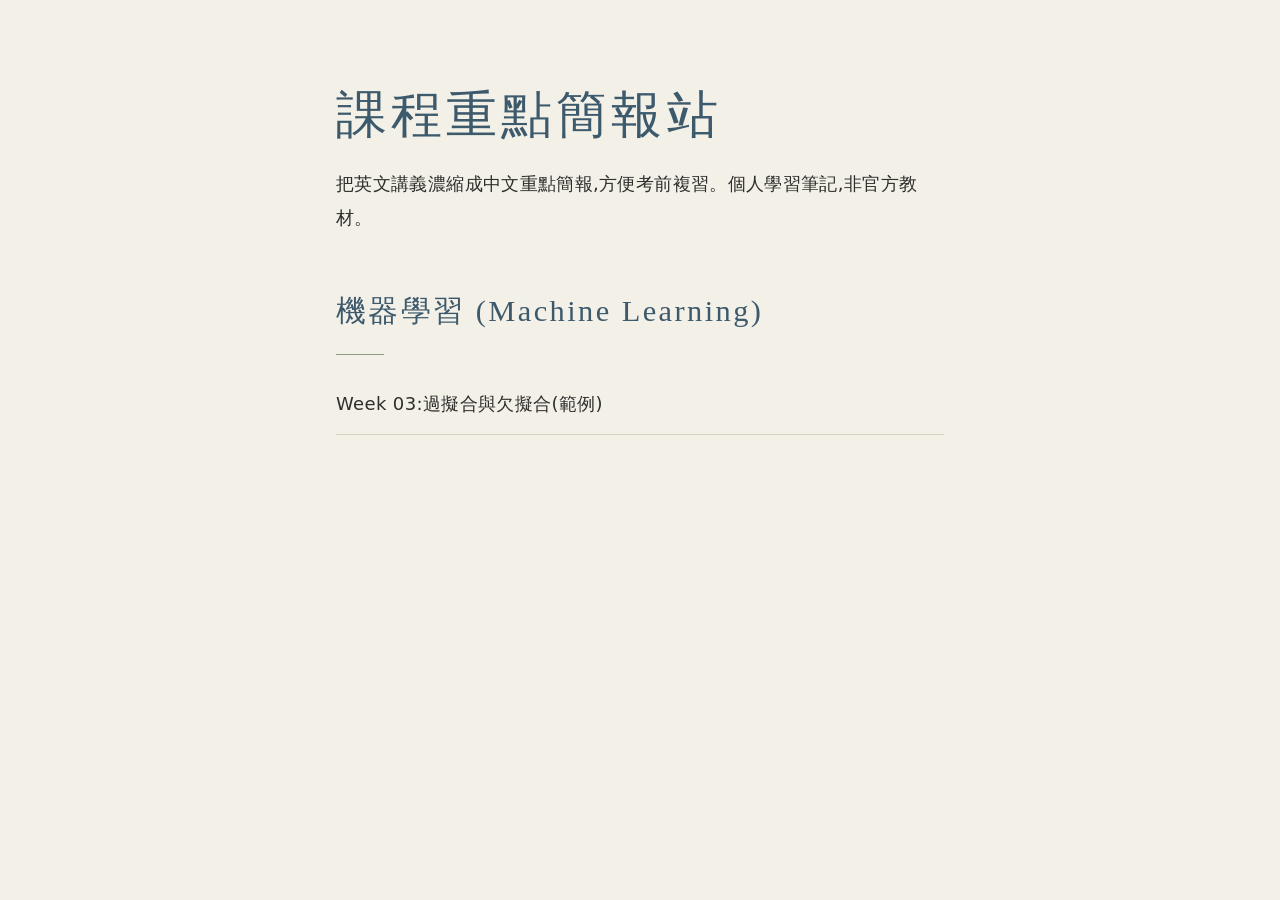
==== index.html @ ebf2f5f6 "第一次上傳" ====
<!DOCTYPE html>
<html lang="zh-TW">
<head>
  <meta charset="UTF-8">
  <meta name="viewport" content="width=device-width, initial-scale=1">
  <title>課程重點簡報站</title>
  <link rel="stylesheet" href="css/slides.css">
</head>
<body>
  <main class="page">
    <h1>課程重點簡報站</h1>
    <p>把英文講義濃縮成中文重點簡報,方便考前複習。個人學習筆記,非官方教材。</p>

    <section class="subject">
      <h2>機器學習 (Machine Learning)</h2>
      <ul class="week-list">
        <li><a href="subjects/machine-learning/week-03-overfitting.html">Week 03:過擬合與欠擬合(範例)</a></li>
      </ul>
    </section>
  </main>
</body>
</html>
---- css/slides.css ----
:root{--paper:#f3f0e8;--ink:#2e2e2b;--indigo:#3d5a6c;--sage:#8d9b7e;--sakura:#ead3cf;--seal:#b8433a;--muted:#7a776d;--line:#d9d3c4;--card:#faf8f3;
--serif:"Noto Serif TC","Songti TC","Source Han Serif TC",PMingLiU,serif;
--sans:"Noto Sans TC","PingFang TC","Microsoft JhengHei",system-ui,sans-serif;--mono:ui-monospace,Menlo,Consolas,monospace}
*{box-sizing:border-box}
body{margin:0;background:var(--paper);color:var(--ink);font-family:var(--sans);line-height:1.9;font-size:1.125rem;letter-spacing:.02em}
.js body::before{content:"";position:fixed;inset:.9rem;border:1px solid var(--line);pointer-events:none}
.slide{position:relative;max-width:52rem;margin:0 auto;padding:4rem 2rem 4.5rem;border-bottom:1px solid var(--line)}
.js body{overflow:hidden}
.js .slide{display:none;min-height:100vh;border:0;padding-top:8vh;overflow-y:auto;max-height:100vh}
.js .slide.active{display:block}
h1,h2{font-family:var(--serif);font-weight:500;color:var(--indigo)}
h1{font-size:clamp(2rem,6vw,3.2rem);line-height:1.35;margin:0;letter-spacing:.08em}
h2{font-size:clamp(1.4rem,4vw,1.9rem);margin:0 0 2rem;letter-spacing:.08em}
h2::after{content:"";display:block;width:3rem;height:1px;background:var(--sage);margin-top:.8rem}
ul,ol{padding-left:1.3rem}li{margin:.6rem 0}li::marker{color:var(--sage)}
.cover{display:flex;flex-direction:row-reverse;justify-content:center;align-items:center;gap:3rem;min-height:80vh}
.js .cover.active{display:flex}
.cover .titles{flex:1}
.course{writing-mode:vertical-rl;font-family:var(--serif);color:var(--muted);letter-spacing:.4em;margin:0;border-left:1px solid var(--sage);padding-left:1.2rem}
.hint,.source{color:var(--muted);font-size:.85rem}
.hint{margin-top:2rem}
.source{position:absolute;right:2rem;bottom:1.6rem;font-family:var(--mono)}
.with-figure{display:grid;grid-template-columns:1fr 1fr;gap:0 2.5rem;align-items:center;max-width:64rem}
.js .with-figure.active{display:grid}
.with-figure h2{grid-column:1/-1}
figure{margin:0}
figure img{display:block;width:100%;height:auto;max-height:52vh;object-fit:contain;background:var(--card);border:1px solid var(--line);padding:.75rem}
figcaption{margin-top:.6rem;font-size:.85rem;line-height:1.6;color:var(--muted)}
.must-know{background:var(--card)}
.must-know li::marker{color:var(--seal);font-weight:700}
.seal{display:inline-block;vertical-align:middle;margin-left:.8rem;padding:.15rem .4rem;background:var(--seal);color:var(--card);font-family:var(--serif);font-size:.8rem;letter-spacing:.1em;border-radius:2px;line-height:1.4}
table{width:100%;border-collapse:collapse;font-size:1rem}
th,td{border-bottom:1px solid var(--line);padding:.7rem .6rem;text-align:left}
th{color:var(--indigo);font-weight:600;border-bottom:1px solid var(--sage)}
code{font-family:var(--mono);background:var(--sakura);padding:.05em .35em;border-radius:3px}
details{border-bottom:1px solid var(--line);padding:.7rem 0}
summary{cursor:pointer;font-weight:600;color:var(--indigo)}
details p{margin:.6rem 0 0;padding-left:1rem;border-left:2px solid var(--sakura)}
a{color:var(--indigo)}
.counter{position:fixed;right:1.6rem;bottom:1.3rem;font-family:var(--mono);font-size:.8rem;color:var(--muted)}
.nav{position:fixed;left:1.6rem;bottom:1.1rem;display:flex;gap:.5rem}
.nav button{font:inherit;font-size:.9rem;padding:.2rem .8rem;border:1px solid var(--sage);background:var(--paper);color:var(--indigo);border-radius:2px;cursor:pointer}
.nav button:hover{background:var(--sakura)}
.nav button:focus-visible,summary:focus-visible,a:focus-visible{outline:2px solid var(--indigo);outline-offset:3px}
.page{max-width:42rem;margin:0 auto;padding:5rem 2rem}
.page h1{margin-bottom:1rem}
.subject{margin:3rem 0}.subject h2{margin-bottom:1.2rem}
.week-list{list-style:none;padding:0}
.week-list a{display:block;padding:.8rem 0;border-bottom:1px solid var(--line);text-decoration:none;color:var(--ink)}
.week-list a:hover{color:var(--indigo);padding-left:.5rem}
@media(max-width:700px){.with-figure{grid-template-columns:1fr}.with-figure figure{margin-top:1.2rem}.cover{flex-direction:column-reverse;align-items:flex-start;gap:1.5rem}.course{writing-mode:horizontal-tb;border-left:0;padding-left:0}.slide{padding:3rem 1.5rem 4.5rem}}
@media print{.counter,.nav{display:none}.js body::before{display:none}.js .slide{display:block;max-height:none;min-height:0}.js body{overflow:visible}.slide{break-after:page}}
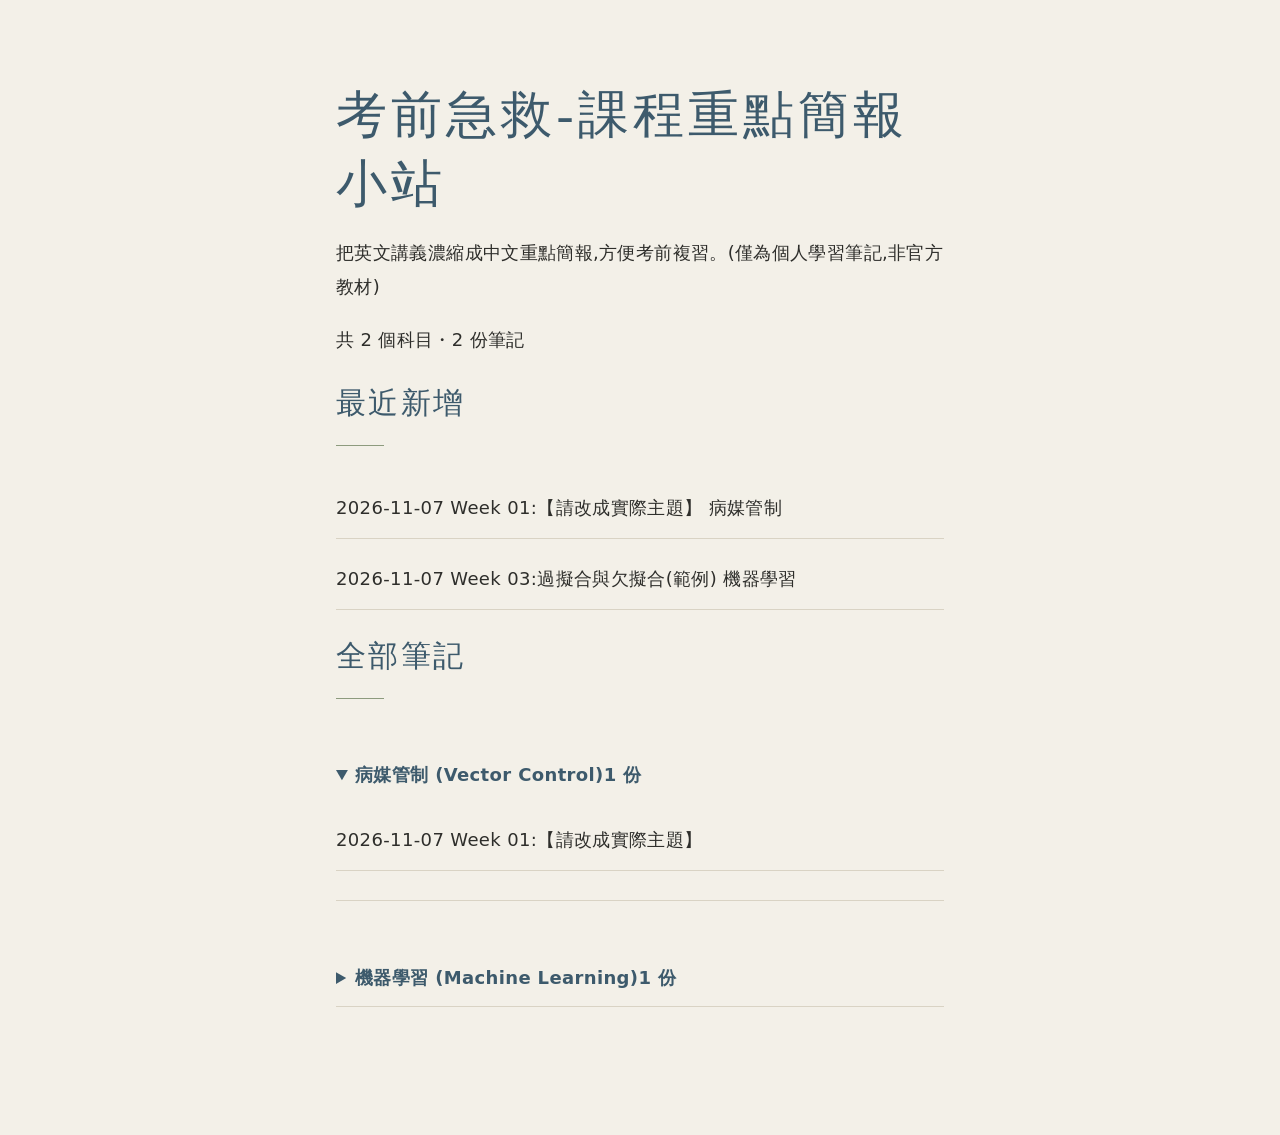
==== commit 8e4940d8: "Revise title and enhance note sections in index.html Updated the title and headings for clarity. Add" ====
--- a/index.html
+++ b/index.html
@@ -3,19 +3,61 @@
 <head>
   <meta charset="UTF-8">
   <meta name="viewport" content="width=device-width, initial-scale=1">
-  <title>課程重點簡報站</title>
+  <title>考前急救-課程重點簡報小站</title>
   <link rel="stylesheet" href="css/slides.css">
 </head>
 <body>
   <main class="page">
-    <h1>課程重點簡報站</h1>
-    <p>把英文講義濃縮成中文重點簡報,方便考前複習。個人學習筆記,非官方教材。</p>
+    <h1>考前急救-課程重點簡報小站</h1>
+    <p class="lead">把英文講義濃縮成中文重點簡報,方便考前複習。(僅為個人學習筆記,非官方教材)</p>
+    <p class="stats">共 2 個科目・2 份筆記</p>
 
-    <section class="subject">
-      <h2>機器學習 (Machine Learning)</h2>
+    <section class="recent">
+      <h2>最近新增</h2>
       <ul class="week-list">
-        <li><a href="subjects/machine-learning/week-03-overfitting.html">Week 03:過擬合與欠擬合(範例)</a></li>
+        <li>
+          <a href="subjects/vector-control/week-01-intro.html">
+            <span class="date">2026-11-07</span>
+            <span class="title">Week 01:【請改成實際主題】</span>
+            <span class="tag">病媒管制</span>
+          </a>
+        </li>
+        <li>
+          <a href="subjects/machine-learning/week-03-overfitting.html">
+            <span class="date">2026-11-07</span>
+            <span class="title">Week 03:過擬合與欠擬合(範例)</span>
+            <span class="tag">機器學習</span>
+          </a>
+        </li>
       </ul>
+    </section>
+
+    <section class="all-notes">
+      <h2>全部筆記</h2>
+
+      <details class="subject" open>
+        <summary>病媒管制 (Vector Control)<span class="count">1 份</span></summary>
+        <ul class="week-list">
+          <li>
+            <a href="subjects/vector-control/week-01-intro.html">
+              <span class="date">2026-11-07</span>
+              <span class="title">Week 01:【請改成實際主題】</span>
+            </a>
+          </li>
+        </ul>
+      </details>
+
+      <details class="subject">
+        <summary>機器學習 (Machine Learning)<span class="count">1 份</span></summary>
+        <ul class="week-list">
+          <li>
+            <a href="subjects/machine-learning/week-03-overfitting.html">
+              <span class="date">2026-11-07</span>
+              <span class="title">Week 03:過擬合與欠擬合(範例)</span>
+            </a>
+          </li>
+        </ul>
+      </details>
     </section>
   </main>
 </body>
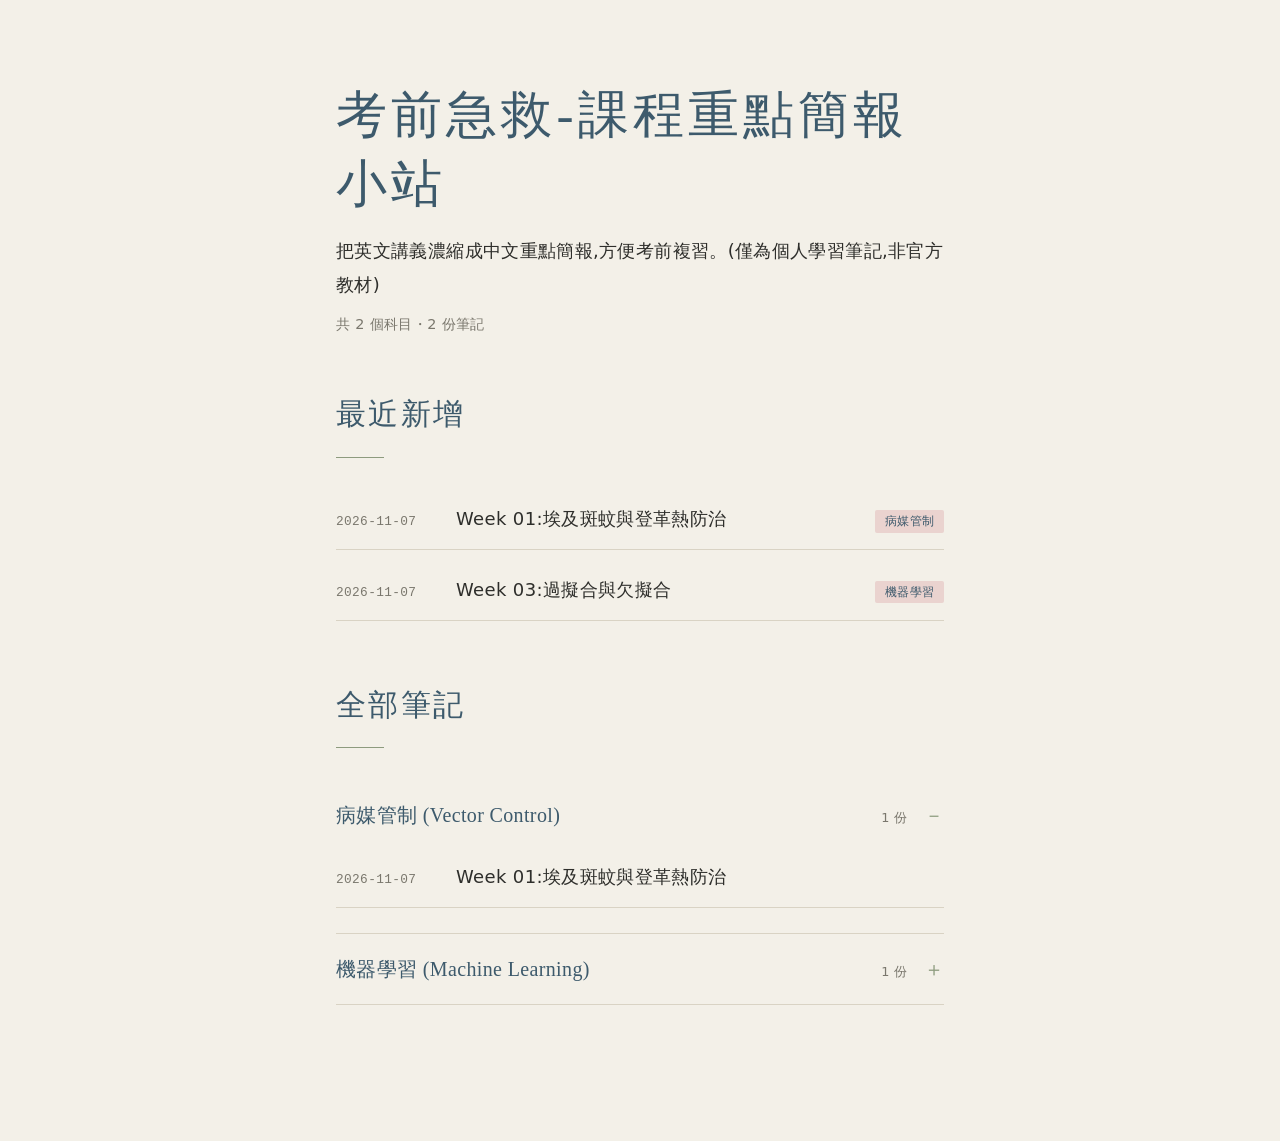
==== commit c8b88b17: "Update week titles in index.html" ====
--- a/index.html
+++ b/index.html
@@ -18,14 +18,14 @@
         <li>
           <a href="subjects/vector-control/week-01-intro.html">
             <span class="date">2026-11-07</span>
-            <span class="title">Week 01:【請改成實際主題】</span>
+            <span class="title">Week 01:埃及斑蚊與登革熱防治</span>
             <span class="tag">病媒管制</span>
           </a>
         </li>
         <li>
           <a href="subjects/machine-learning/week-03-overfitting.html">
             <span class="date">2026-11-07</span>
-            <span class="title">Week 03:過擬合與欠擬合(範例)</span>
+            <span class="title">Week 03:過擬合與欠擬合</span>
             <span class="tag">機器學習</span>
           </a>
         </li>
@@ -41,7 +41,7 @@
           <li>
             <a href="subjects/vector-control/week-01-intro.html">
               <span class="date">2026-11-07</span>
-              <span class="title">Week 01:【請改成實際主題】</span>
+              <span class="title">Week 01:埃及斑蚊與登革熱防治</span>
             </a>
           </li>
         </ul>
@@ -53,7 +53,7 @@
           <li>
             <a href="subjects/machine-learning/week-03-overfitting.html">
               <span class="date">2026-11-07</span>
-              <span class="title">Week 03:過擬合與欠擬合(範例)</span>
+              <span class="title">Week 03:過擬合與欠擬合</span>
             </a>
           </li>
         </ul>
--- a/css/slides.css
+++ b/css/slides.css
@@ -50,3 +50,18 @@
 .week-list a:hover{color:var(--indigo);padding-left:.5rem}
 @media(max-width:700px){.with-figure{grid-template-columns:1fr}.with-figure figure{margin-top:1.2rem}.cover{flex-direction:column-reverse;align-items:flex-start;gap:1.5rem}.course{writing-mode:horizontal-tb;border-left:0;padding-left:0}.slide{padding:3rem 1.5rem 4.5rem}}
 @media print{.counter,.nav{display:none}.js body::before{display:none}.js .slide{display:block;max-height:none;min-height:0}.js body{overflow:visible}.slide{break-after:page}}
+/* ===== 首頁:最近新增 + 全部筆記 ===== */
+.lead{margin:0 0 .5rem}
+.stats{margin:0 0 3rem;font-size:.9rem;color:var(--muted)}
+.recent,.all-notes{margin:0 0 3.5rem}
+.week-list a{display:flex;flex-wrap:wrap;align-items:baseline;gap:.2rem 1rem}
+.week-list .date{min-width:6.5rem;font-family:var(--mono);font-size:.8rem;color:var(--muted)}
+.week-list .title{flex:1}
+.week-list .tag{padding:0 .6rem;border-radius:2px;background:var(--sakura);font-size:.75rem;color:var(--indigo)}
+details.subject{margin:0;padding:1rem 0;border-bottom:1px solid var(--line)}
+details.subject summary{display:flex;align-items:baseline;list-style:none;font-family:var(--serif);font-size:1.25rem;font-weight:500}
+details.subject summary::-webkit-details-marker{display:none}
+details.subject summary::after{content:"＋";margin-left:1rem;color:var(--sage)}
+details.subject[open] summary::after{content:"－"}
+details.subject .count{margin-left:auto;font-family:var(--sans);font-size:.8rem;font-weight:400;color:var(--muted)}
+details.subject .week-list{margin:.8rem 0 0}
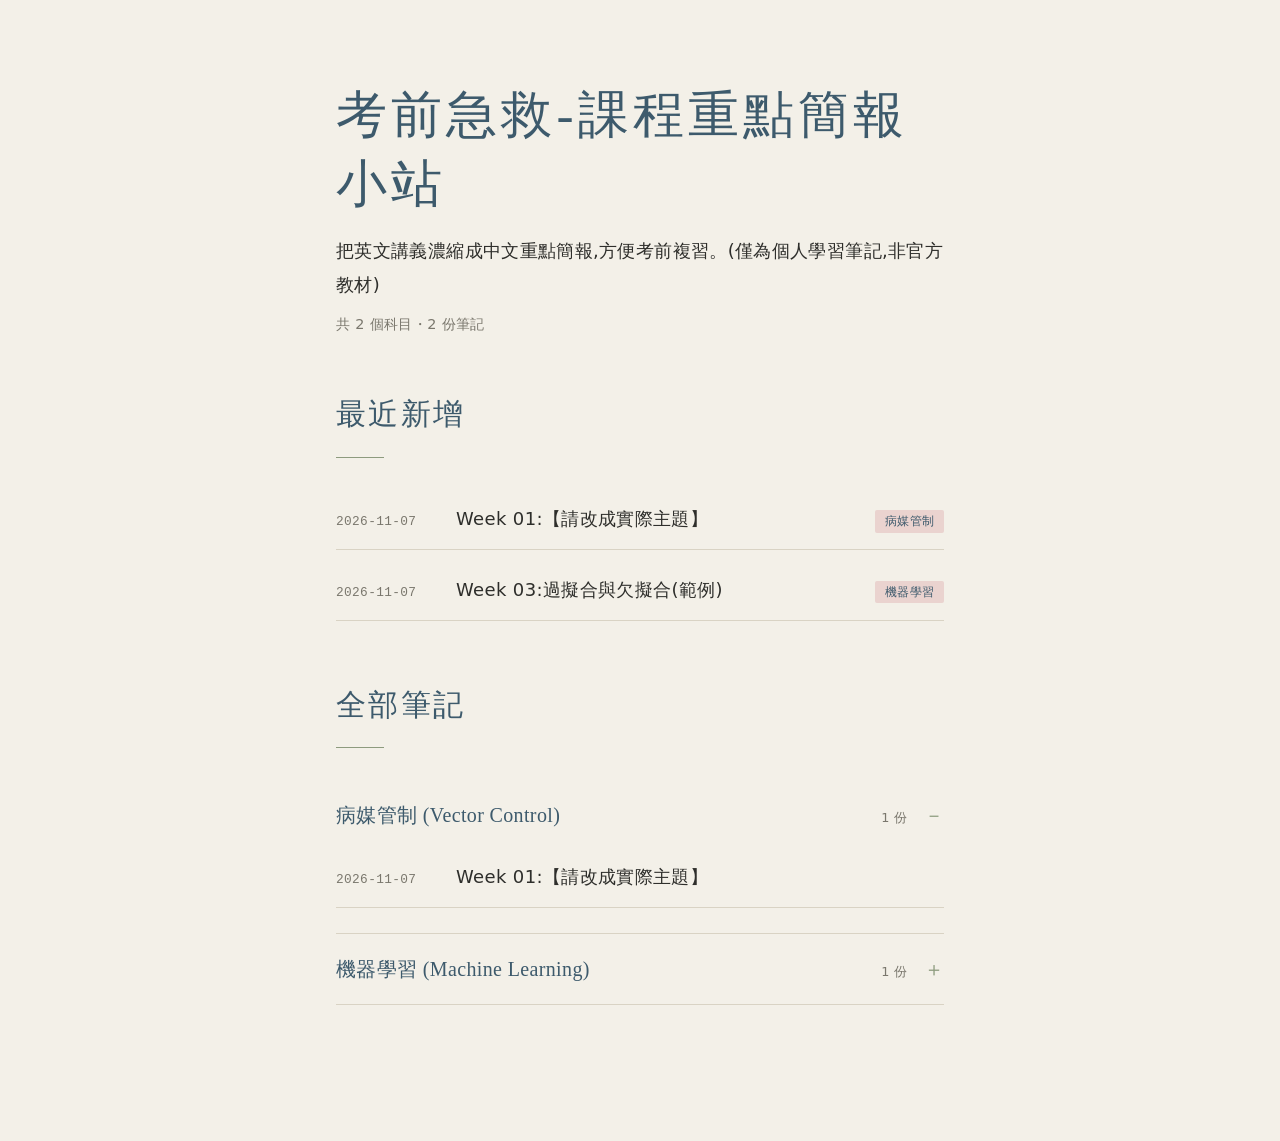
==== commit 7ab87f06: "Update week titles in index.html" ====
--- a/index.html
+++ b/index.html
@@ -18,14 +18,14 @@
         <li>
           <a href="subjects/vector-control/week-01-intro.html">
             <span class="date">2026-11-07</span>
-            <span class="title">Week 01:埃及斑蚊與登革熱防治</span>
+            <span class="title">Week 01:【請改成實際主題】</span>
             <span class="tag">病媒管制</span>
           </a>
         </li>
         <li>
           <a href="subjects/machine-learning/week-03-overfitting.html">
             <span class="date">2026-11-07</span>
-            <span class="title">Week 03:過擬合與欠擬合</span>
+            <span class="title">Week 03:過擬合與欠擬合(範例)</span>
             <span class="tag">機器學習</span>
           </a>
         </li>
@@ -41,7 +41,7 @@
           <li>
             <a href="subjects/vector-control/week-01-intro.html">
               <span class="date">2026-11-07</span>
-              <span class="title">Week 01:埃及斑蚊與登革熱防治</span>
+              <span class="title">Week 01:【請改成實際主題】</span>
             </a>
           </li>
         </ul>
@@ -53,7 +53,7 @@
           <li>
             <a href="subjects/machine-learning/week-03-overfitting.html">
               <span class="date">2026-11-07</span>
-              <span class="title">Week 03:過擬合與欠擬合</span>
+              <span class="title">Week 03:過擬合與欠擬合(範例)</span>
             </a>
           </li>
         </ul>
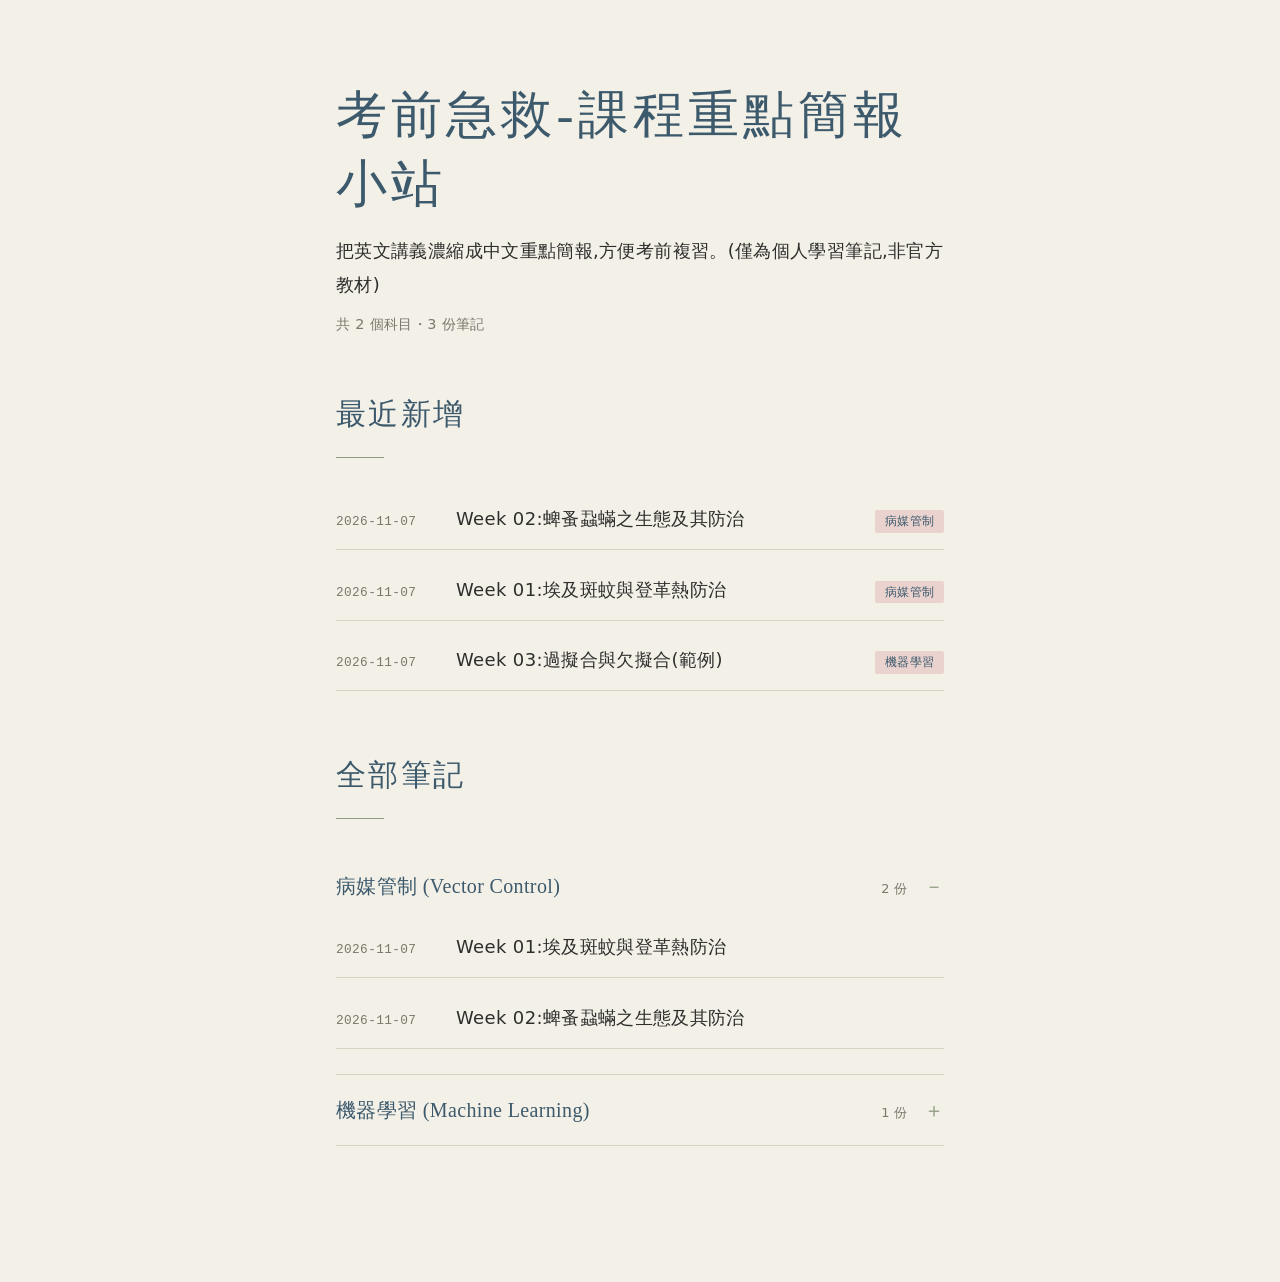
==== commit 40a8c992: "Update notes count and recent topics in index.html" ====
--- a/index.html
+++ b/index.html
@@ -10,15 +10,22 @@
   <main class="page">
     <h1>考前急救-課程重點簡報小站</h1>
     <p class="lead">把英文講義濃縮成中文重點簡報,方便考前複習。(僅為個人學習筆記,非官方教材)</p>
-    <p class="stats">共 2 個科目・2 份筆記</p>
+    <p class="stats">共 2 個科目・3 份筆記</p>
 
     <section class="recent">
       <h2>最近新增</h2>
       <ul class="week-list">
         <li>
+          <a href="subjects/vector-control/week-02-mites-ticks-fleas-lice.html">
+            <span class="date">2026-11-07</span>
+            <span class="title">Week 02:蜱蚤蝨蟎之生態及其防治</span>
+            <span class="tag">病媒管制</span>
+          </a>
+        </li>
+        <li>
           <a href="subjects/vector-control/week-01-intro.html">
             <span class="date">2026-11-07</span>
-            <span class="title">Week 01:【請改成實際主題】</span>
+            <span class="title">Week 01:埃及斑蚊與登革熱防治</span>
             <span class="tag">病媒管制</span>
           </a>
         </li>
@@ -36,12 +43,18 @@
       <h2>全部筆記</h2>
 
       <details class="subject" open>
-        <summary>病媒管制 (Vector Control)<span class="count">1 份</span></summary>
+        <summary>病媒管制 (Vector Control)<span class="count">2 份</span></summary>
         <ul class="week-list">
           <li>
             <a href="subjects/vector-control/week-01-intro.html">
               <span class="date">2026-11-07</span>
-              <span class="title">Week 01:【請改成實際主題】</span>
+              <span class="title">Week 01:埃及斑蚊與登革熱防治</span>
+            </a>
+          </li>
+          <li>
+            <a href="subjects/vector-control/week-02-mites-ticks-fleas-lice.html">
+              <span class="date">2026-11-07</span>
+              <span class="title">Week 02:蜱蚤蝨蟎之生態及其防治</span>
             </a>
           </li>
         </ul>
